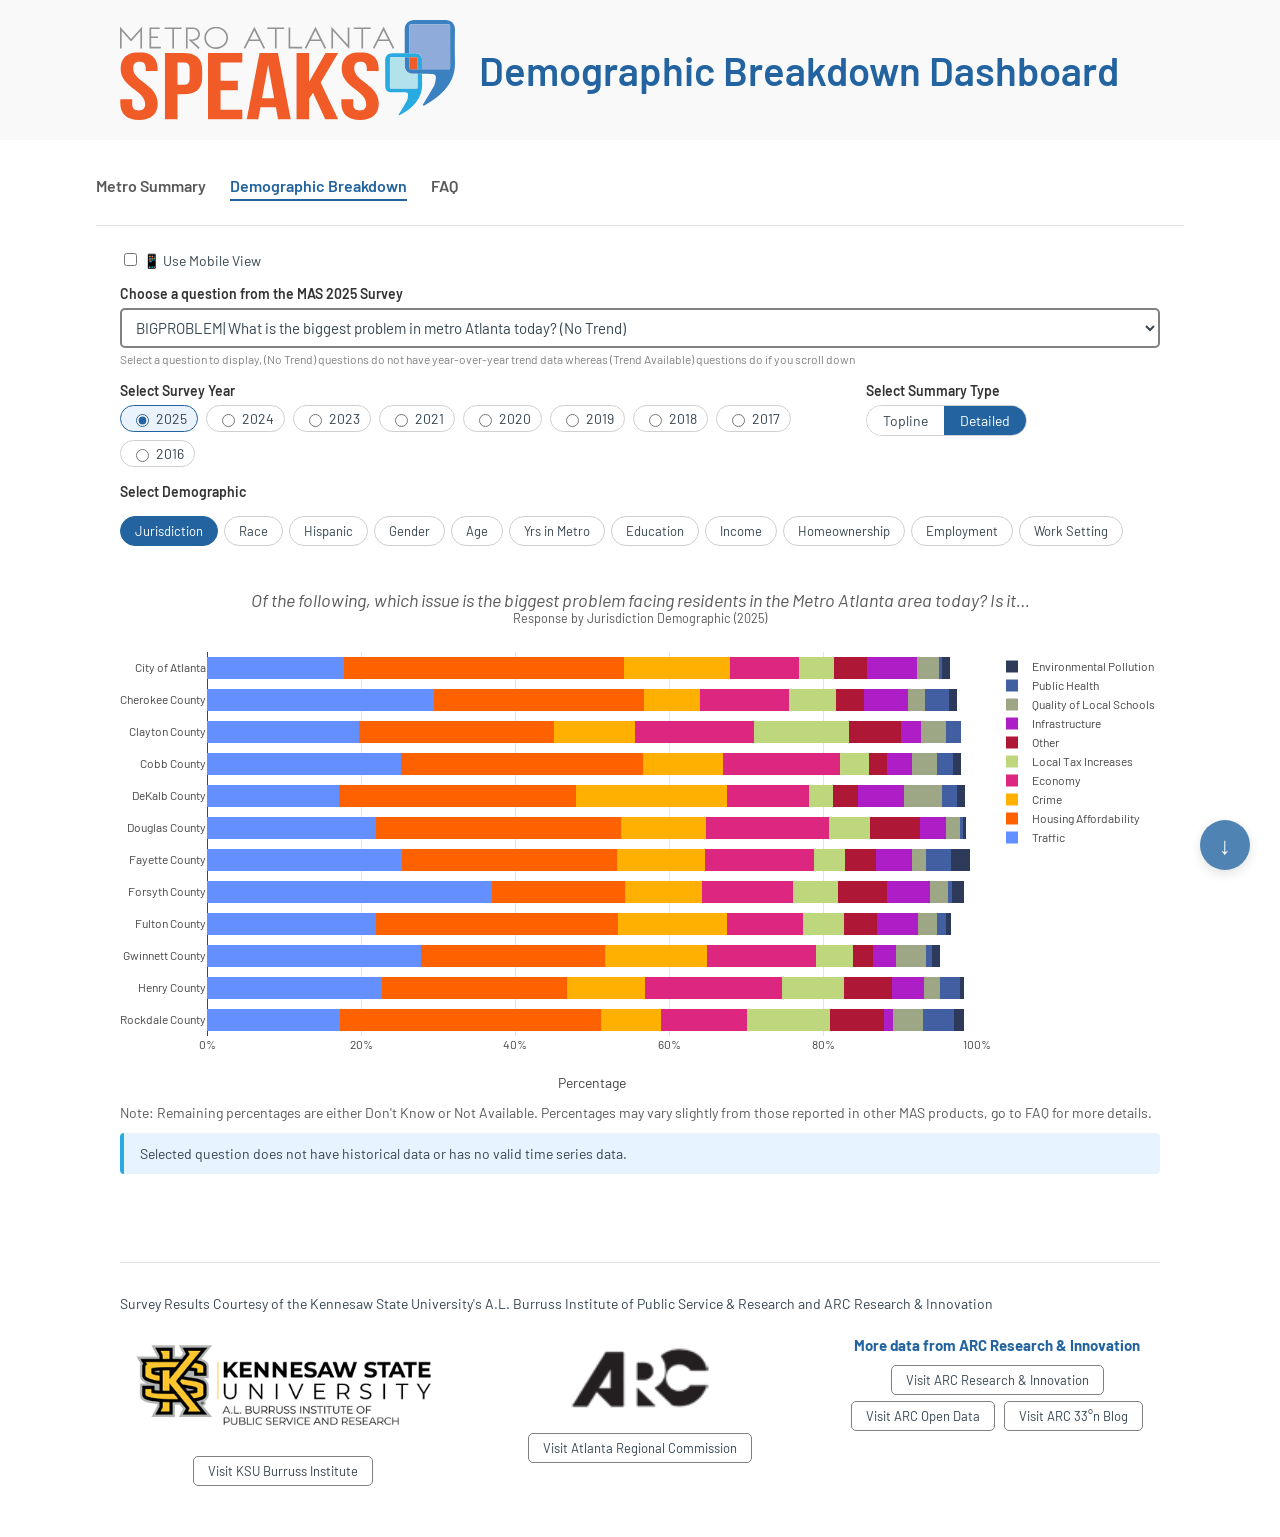
==== demographic_breakdown.html @ c8fa8b80 "Initial hand-written static JS build of the MAS Dashboard (no Python/WASM at runtime) A third build " ====
<!doctype html>
<html lang="en">
<head>
<meta charset="utf-8">
<meta name="viewport" content="width=device-width, initial-scale=1">
<title>Demographic Breakdown Dashboard | Metro Atlanta Speaks</title>
<link rel="icon" href="assets/metro-atl-speaks.svg">
<link rel="stylesheet" href="css/style.css">
</head>
<body>

<header class="site-header">
    <div class="site-header__inner">
        <div class="site-header__logo"><img src="assets/metro-atl-speaks.svg" alt="Metro Atlanta Speaks" width="350"></div>
        <h1 class="site-header__title">Demographic Breakdown Dashboard</h1>
    </div>
</header>

<nav class="site-nav page-shell page-shell--wide">
    <a href="index.html">Metro Summary</a>
    <a href="demographic_breakdown.html" class="active">Demographic Breakdown</a>
    <a href="faq.html">FAQ</a>
</nav>

<main class="page-shell page-shell--wide">
    <div class="mobile-toggle-row">
        <label><input type="checkbox" id="mobile-toggle"> 📱 Use Mobile View</label>
    </div>

    <div class="question-select-wrap" id="question-picker-container"></div>

    <div class="controls-row">
        <div class="controls-row__years">
            <span class="field-label">Select Survey Year</span>
            <div id="year-radio-group" class="year-radio-group"></div>
        </div>
        <div class="controls-row__mode">
            <span class="field-label">Select Summary Type</span>
            <div id="mode-pills" class="mode-pills"></div>
        </div>
    </div>

    <span class="field-label">Select Demographic</span>
    <div id="demo-segmented" class="demo-segmented"></div>

    <div id="tip-container"></div>
    <div id="crosstab-container"></div>
    <div class="section-caption" id="crosstab-caption" style="display:none;">
        Note: Remaining percentages are either Don't Know or Not Available.
        Percentages may vary slightly from those reported in other MAS products, go to FAQ for more details.
    </div>

    <div id="historical-container"></div>
</main>

<footer class="site-footer page-shell page-shell--wide">
    <hr class="section-divider">
    <div class="site-footer__credit">
        Survey Results Courtesy of the Kennesaw State University's A.L. Burruss Institute of Public Service &amp; Research and ARC Research &amp; Innovation
    </div>
    <div class="site-footer__logos">
        <div class="site-footer__col">
            <img src="assets/Fw_ltnUt_400x400.png" alt="KSU Burruss Institute" width="300">
            <div><a class="link-button" href="https://www.kennesaw.edu/external-affairs/burruss-institute/index.php" target="_blank" rel="noopener">Visit KSU Burruss Institute</a></div>
        </div>
        <div class="site-footer__col">
            <img src="assets/arc-logo-black-trans.png" alt="Atlanta Regional Commission" width="200">
            <div><a class="link-button" href="https://atlantaregional.org/" target="_blank" rel="noopener">Visit Atlanta Regional Commission</a></div>
        </div>
        <div class="site-footer__col">
            <div class="site-footer__more-data">More data from ARC Research &amp; Innovation</div>
            <div>
                <a class="link-button" href="https://atlantaregional.org/what-we-do/research-and-data/" target="_blank" rel="noopener">Visit ARC Research &amp; Innovation</a>
                <a class="link-button" href="https://opendata.atlantaregional.org/" target="_blank" rel="noopener">Visit ARC Open Data</a>
                <a class="link-button" href="https://33n.atlantaregional.com/" target="_blank" rel="noopener">Visit ARC 33°n Blog</a>
            </div>
        </div>
    </div>
</footer>

<div class="scroll-indicator"></div>

<script src="https://cdn.plot.ly/plotly-2.35.2.min.js"></script>
<script src="js/data.js"></script>
<script src="js/state.js"></script>
<script src="js/charts.js"></script>
<script src="js/mobileViews.js"></script>
<script src="js/main.js"></script>
<script src="js/demographicBreakdown.js"></script>
</body>
</html>
---- css/style.css ----
/* Shared site-wide styles -- ported from MAS_Dashboard_App/lib/chrome.py's
   injected <style> block and lib/mobile_views.py's inline HTML styles (the
   mobile card/list styles are reproduced here as real CSS classes instead
   of being generated as inline `style="..."` per element in JS, a
   simplification available here that Streamlit's markdown-based rendering
   didn't have). Colors/spacing/fonts are the same hand-tuned values as the
   server app; nothing here is a redesign. */

@import url('https://fonts.googleapis.com/css2?family=Barlow:wght@400;500;600;700&display=swap');

:root {
    --font-family: 'Barlow', sans-serif;
    --text-color: #36454F;       /* forced light-theme text color, matches .streamlit/config.toml */
    --bg-color: #ffffff;
    --heading-blue: #2364a0;     /* section headings: "Response Distribution", "Year-over-Year Trends", etc. */
    --title-font-color: #59595b; /* chart title / caption muted gray */
    --label-color: #333333;
    --track-color: #ececec;
    --border-gray: #808080;
    --grid-color: #e5e5e5;
    --header-bg: #f9f9f9;
}

* {
    box-sizing: border-box;
}

html, body {
    margin: 0;
    padding: 0;
    font-family: var(--font-family);
    color: var(--text-color);
    background: var(--bg-color);
}

a {
    color: var(--heading-blue);
}

.page-shell {
    max-width: 65rem;
    margin: 0 auto;
    padding: 0 1.5rem 3rem;
}

/* Demographic Breakdown ran a slightly wider column (68rem vs 65rem) in
   the server app -- preserved exactly, not unified. */
.page-shell--wide {
    max-width: 68rem;
}

/* --- Header --- */
.site-header {
    background-color: var(--header-bg);
    padding: 20px 0;
    margin-bottom: 1.5rem;
}

.site-header__inner {
    max-width: 68rem;
    margin: 0 auto;
    padding: 0 1.5rem;
    display: flex;
    align-items: center;
    gap: 1.5rem;
}

.site-header__logo img {
    height: 100px;
    width: auto;
    display: block;
}

.site-header__title {
    color: var(--heading-blue);
    font-size: 40px;
    font-weight: 600;
    margin: 0;
}

/* --- Nav --- */
.site-nav {
    display: flex;
    gap: 1.5rem;
    padding: 0.75rem 0 1.5rem;
    border-bottom: 1px solid #e0e0e0;
    margin-bottom: 1.5rem;
    flex-wrap: wrap;
}

.site-nav a {
    text-decoration: none;
    font-size: 16px;
    font-weight: 600;
    color: var(--title-font-color);
    padding-bottom: 4px;
    border-bottom: 2px solid transparent;
}

.site-nav a:hover {
    color: var(--heading-blue);
}

.site-nav a.active {
    color: var(--heading-blue);
    border-bottom-color: var(--heading-blue);
}

/* --- Intro blurb (Metro Summary only) --- */
.intro-blurb {
    line-height: 1.5;
    margin-bottom: 1.25rem;
}

.intro-blurb .headline {
    color: #F15B29;
    font-size: 22px;
    font-weight: bold;
}

.intro-blurb .subline {
    color: #29ABE2;
    font-size: 20px;
    font-weight: 600;
}

.intro-blurb .fineprint {
    color: var(--title-font-color);
    font-size: 15px;
    font-weight: 400;
}

/* --- Section headings --- */
.section-heading {
    color: var(--heading-blue);
    font-size: 27px;
    font-weight: bold;
    margin: 0 0 0.75rem;
}

.section-divider {
    border: none;
    border-top: 1px solid #e0e0e0;
    margin: 2rem 0;
}

.section-caption {
    color: var(--title-font-color);
    font-size: 14px;
    margin-top: 0.5rem;
}

.info-box {
    background: #e7f3fe;
    border-left: 4px solid #29ABE2;
    padding: 0.75rem 1rem;
    border-radius: 4px;
    font-size: 14px;
    margin-top: 0.75rem;
}

.warning-box {
    background: #fff6e5;
    border-left: 4px solid #eda100;
    padding: 0.75rem 1rem;
    border-radius: 4px;
    font-size: 14px;
    margin-top: 0.75rem;
}

.tip-box {
    font-size: 15px;
    margin-top: 0.75rem;
}

/* --- Controls row: question picker, year radio, Topline/Detailed pill --- */
.controls-row {
    display: flex;
    gap: 1.5rem;
    align-items: flex-start;
    margin-bottom: 1rem;
    flex-wrap: wrap;
}

.controls-row__years {
    flex: 3 1 320px;
}

.controls-row__mode {
    flex: 1 1 160px;
}

.field-label {
    font-size: 14px;
    font-weight: 600;
    color: var(--label-color);
    margin-bottom: 6px;
    display: block;
}

.question-select-wrap {
    margin-bottom: 1rem;
}

select.question-select {
    width: 100%;
    font-family: var(--font-family);
    font-size: 15px;
    padding: 8px 10px;
    border: 2px solid var(--border-gray);
    border-radius: 5px;
    background: white;
    color: var(--text-color);
}

.field-help {
    font-size: 12px;
    color: #808080;
    margin-top: 4px;
}

/* Year radio, rendered as a horizontal pill group (matches st.radio(horizontal=True)) */
.year-radio-group {
    display: flex;
    gap: 0.5rem;
    flex-wrap: wrap;
}

.year-radio-group label {
    display: inline-flex;
    align-items: center;
    gap: 4px;
    font-size: 14px;
    padding: 4px 10px;
    border: 1px solid #cfcfcf;
    border-radius: 16px;
    cursor: pointer;
    user-select: none;
}

.year-radio-group input[type="radio"] {
    accent-color: var(--heading-blue);
}

.year-radio-group label.selected {
    border-color: var(--heading-blue);
    background: #eaf3fb;
}

/* Topline/Detailed pill selector (mirrors st.pills) */
.mode-pills {
    display: inline-flex;
    border: 1px solid #cfcfcf;
    border-radius: 20px;
    overflow: hidden;
}

.mode-pills button {
    font-family: var(--font-family);
    font-size: 14px;
    padding: 6px 16px;
    border: none;
    background: white;
    color: var(--text-color);
    cursor: pointer;
}

.mode-pills button.selected {
    background: var(--heading-blue);
    color: white;
}

/* Demographic segmented control (mirrors st.segmented_control) */
.demo-segmented {
    display: flex;
    flex-wrap: wrap;
    gap: 6px;
    margin: 1rem 0;
}

.demo-segmented button {
    font-family: var(--font-family);
    font-size: 13px;
    padding: 6px 14px;
    border: 1px solid #cfcfcf;
    border-radius: 16px;
    background: white;
    color: var(--text-color);
    cursor: pointer;
}

.demo-segmented button.selected {
    background: var(--heading-blue);
    border-color: var(--heading-blue);
    color: white;
}

/* --- Chart container --- */
.chart-container {
    width: 100%;
}

/* --- Mobile: label-above-bar rows (ported from mobile_views._bar_row_html) --- */
.bar-row {
    margin-bottom: 14px;
}

.bar-row__label {
    font-size: 14px;
    color: var(--label-color);
    margin-bottom: 4px;
    line-height: 1.35;
}

.bar-row__track-wrap {
    display: flex;
    align-items: center;
    gap: 8px;
}

.bar-row__track {
    flex: 1 1 auto;
    background: var(--track-color);
    border-radius: 4px;
    height: 16px;
    overflow: hidden;
}

.bar-row__fill {
    height: 100%;
    border-radius: 4px;
}

.bar-row__pct {
    flex: 0 0 auto;
    font-size: 13px;
    font-weight: 600;
    color: var(--label-color);
    min-width: 36px;
    text-align: right;
}

/* Mobile topline list title (mirrors render_response_bar_list's italic caption) */
.mobile-topline-title {
    font-style: italic;
    color: var(--title-font-color);
    font-size: 16px;
    margin-bottom: 16px;
}

/* --- Mobile demographic cards (ported from mobile_views.render_demographic_card_list) --- */
.demo-card-heading {
    font-weight: 600;
    color: var(--heading-blue);
    font-size: 19px;
    line-height: 1.3;
}

.demo-card-subtitle {
    color: var(--title-font-color);
    font-size: 15px;
    margin-top: 4px;
    margin-bottom: 14px;
}

.demo-card {
    border: 1px solid #e0e0e0;
    border-radius: 8px;
    padding: 12px 14px;
    margin-bottom: 8px;
}

.demo-card.selected {
    border: 2px solid var(--title-font-color);
}

.demo-card__header {
    font-weight: 600;
    font-size: 15px;
    color: var(--label-color);
    margin-bottom: 10px;
}

.demo-card__button {
    width: 100%;
    font-family: var(--font-family);
    font-size: 14px;
    padding: 8px 10px;
    margin-top: 6px;
    border: 1px solid var(--heading-blue);
    border-radius: 5px;
    background: white;
    color: var(--heading-blue);
    cursor: pointer;
}

.demo-card__button:hover {
    background: #eaf3fb;
}

/* --- Mobile question picker (ported from mobile_views.render_question_picker) --- */
.mobile-qpicker {
    border: 1px solid #cfcfcf;
    border-radius: 6px;
    margin-bottom: 1rem;
}

.mobile-qpicker__summary {
    padding: 10px 12px;
    cursor: pointer;
    font-weight: 600;
    font-size: 14px;
    list-style: none;
}

.mobile-qpicker__summary::-webkit-details-marker {
    display: none;
}

.mobile-qpicker__body {
    padding: 0 12px 12px;
}

.mobile-qpicker__caption {
    font-size: 12px;
    color: #808080;
    margin-bottom: 6px;
}

.mobile-qpicker__option {
    width: 100%;
    text-align: left;
    font-family: var(--font-family);
    font-size: 14px;
    padding: 8px 10px;
    margin-bottom: 4px;
    border: 1px solid #e0e0e0;
    border-radius: 5px;
    background: white;
    color: var(--text-color);
    cursor: pointer;
}

.mobile-qpicker__option:disabled {
    background: #eaf3fb;
    border-color: var(--heading-blue);
    color: var(--heading-blue);
    cursor: default;
}

/* --- Mobile display-mode toggle --- */
.mobile-toggle-row {
    display: flex;
    align-items: center;
    gap: 8px;
    margin-bottom: 1rem;
    font-size: 14px;
}

/* --- Footer --- */
.site-footer {
    margin-top: 2.5rem;
}

.site-footer__credit {
    font-size: 14px;
    color: var(--text-color);
    margin-bottom: 1.5rem;
}

.site-footer__logos {
    display: flex;
    gap: 2rem;
    flex-wrap: wrap;
    justify-content: space-between;
}

.site-footer__col {
    flex: 1 1 220px;
    text-align: center;
}

.site-footer__col img {
    max-width: 100%;
    height: auto;
    margin-bottom: 0.75rem;
}

.link-button {
    display: inline-block;
    font-family: var(--font-family);
    font-size: 13px;
    padding: 6px 14px;
    margin: 3px;
    border: 1px solid var(--border-gray);
    border-radius: 5px;
    background: white;
    color: var(--text-color);
    text-decoration: none;
    cursor: pointer;
}

.link-button:hover {
    background: #f2f2f2;
}

.site-footer__more-data {
    color: var(--heading-blue);
    font-size: 15px;
    font-weight: bold;
    margin-bottom: 0.5rem;
}

/* --- Scroll indicator (purely decorative in the server app too -- the CSS
   rule shipped on every page, but no click handler was ever wired to it
   there either; ported as-is rather than "fixing" pre-existing dead code) --- */
.scroll-indicator {
    position: fixed;
    bottom: 30px;
    right: 30px;
    width: 50px;
    height: 50px;
    background-color: #2364a0;
    border-radius: 50%;
    display: flex;
    align-items: center;
    justify-content: center;
    z-index: 1000;
    box-shadow: 0 4px 12px rgba(0, 0, 0, 0.15);
    opacity: 0.8;
}

.scroll-indicator::before {
    content: "\2193";
    color: white;
    font-size: 24px;
    font-weight: bold;
}

/* --- FAQ page --- */
.faq-item {
    border: 1px solid #e0e0e0;
    border-radius: 6px;
    margin-bottom: 10px;
}

.faq-item__summary {
    padding: 12px 14px;
    cursor: pointer;
    font-weight: 600;
    font-size: 15px;
    list-style: none;
}

.faq-item__summary::-webkit-details-marker {
    display: none;
}

.faq-item__body {
    padding: 0 14px 14px;
    font-size: 14px;
    line-height: 1.6;
    white-space: pre-line;
}

/* --- Loading / empty states --- */
.loading-note {
    color: var(--title-font-color);
    font-size: 14px;
    padding: 2rem 0;
}

@media (max-width: 768px) {
    .site-header__logo img {
        height: 60px;
    }
    .site-header__title {
        font-size: 26px;
    }
    .page-shell, .page-shell--wide {
        padding: 0 1rem 2rem;
    }
    .site-footer__logos {
        flex-direction: column;
    }
}
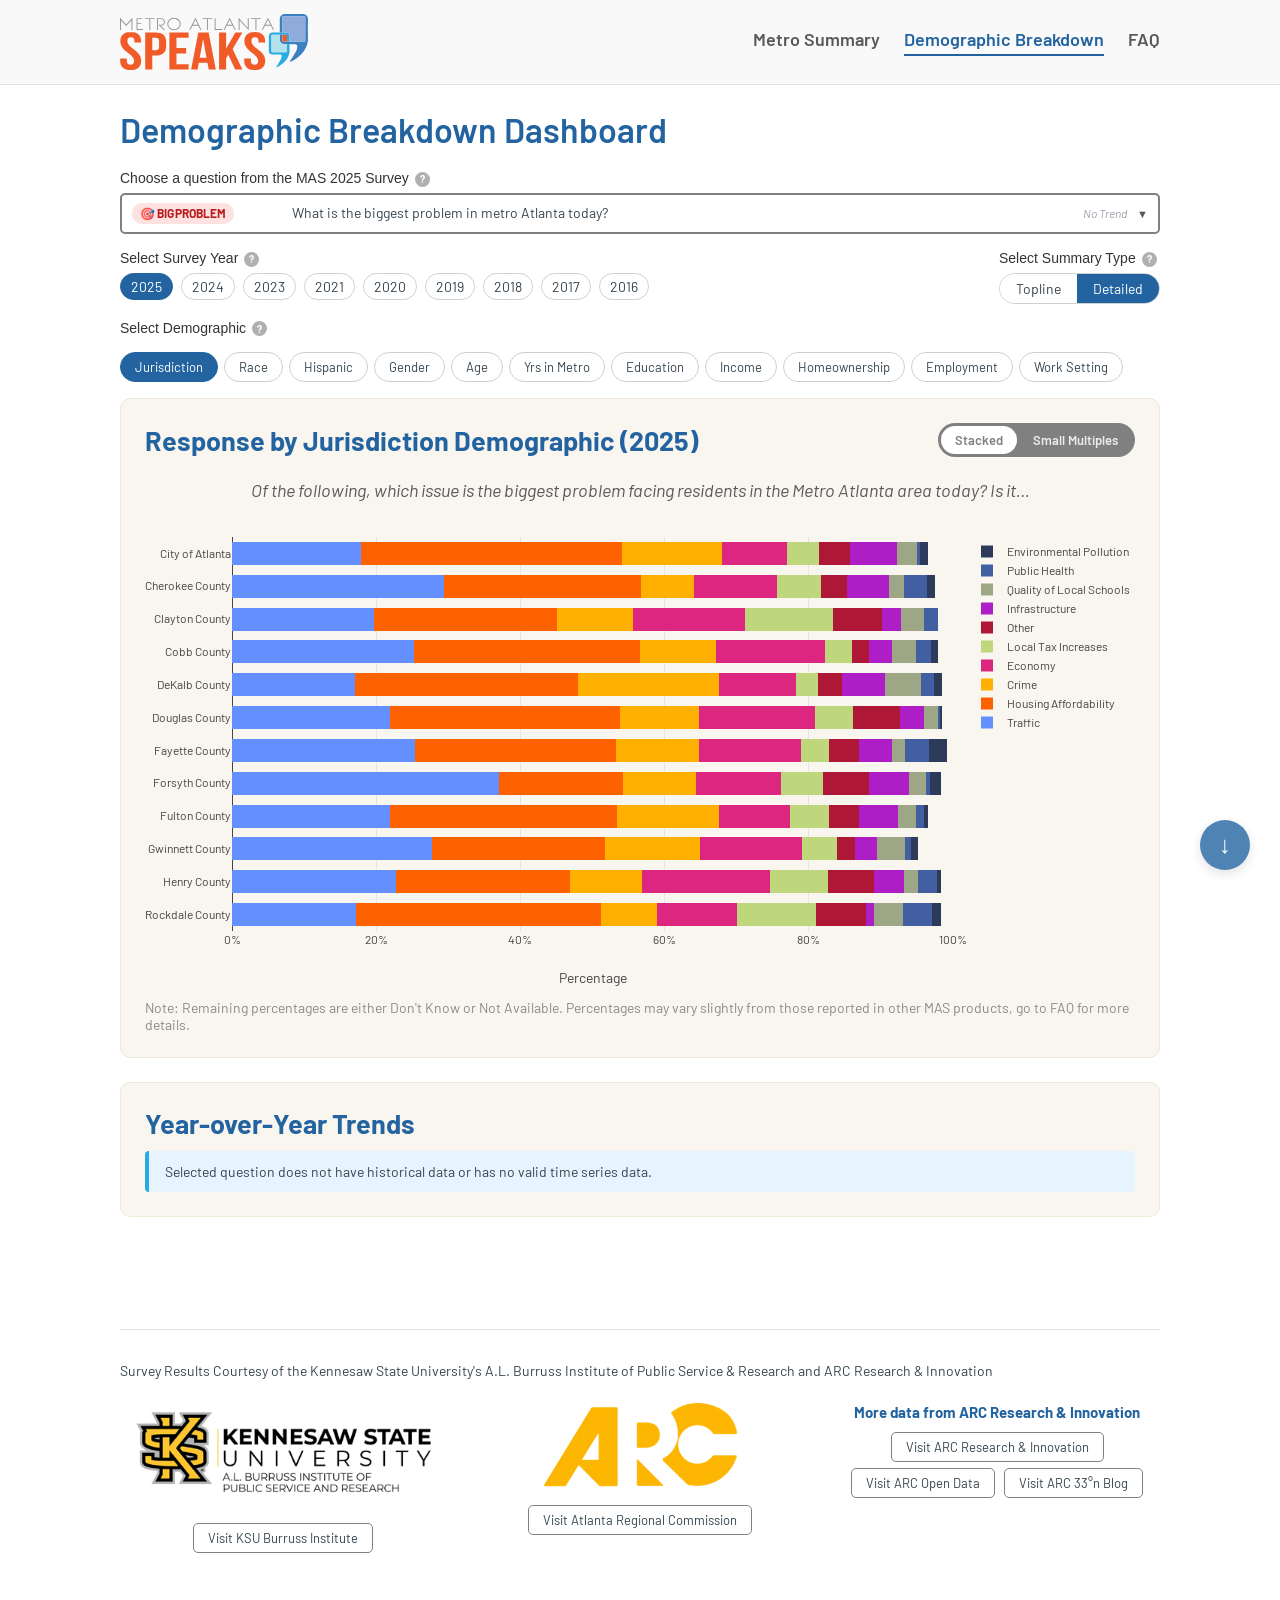
==== commit 93e19b4a: "first iteration launch test" ====
--- a/demographic_breakdown.html
+++ b/demographic_breakdown.html
@@ -11,46 +11,53 @@
 
 <header class="site-header">
     <div class="site-header__inner">
-        <div class="site-header__logo"><img src="assets/metro-atl-speaks.svg" alt="Metro Atlanta Speaks" width="350"></div>
-        <h1 class="site-header__title">Demographic Breakdown Dashboard</h1>
+        <a class="site-header__logo" href="index.html"><img src="assets/metro-atl-speaks.svg" alt="Metro Atlanta Speaks" width="350"></a>
+        <input type="checkbox" id="nav-toggle" class="nav-toggle-checkbox">
+        <label for="nav-toggle" class="nav-toggle-btn" aria-label="Open menu"><span></span><span></span><span></span></label>
+        <nav class="site-nav">
+            <a href="metro_summary.html">Metro Summary</a>
+            <a href="demographic_breakdown.html" class="active">Demographic Breakdown</a>
+            <a href="faq.html">FAQ</a>
+        </nav>
     </div>
 </header>
 
-<nav class="site-nav page-shell page-shell--wide">
-    <a href="index.html">Metro Summary</a>
-    <a href="demographic_breakdown.html" class="active">Demographic Breakdown</a>
-    <a href="faq.html">FAQ</a>
-</nav>
-
 <main class="page-shell page-shell--wide">
-    <div class="mobile-toggle-row">
-        <label><input type="checkbox" id="mobile-toggle"> 📱 Use Mobile View</label>
-    </div>
+    <h1 class="page-title">Demographic Breakdown Dashboard</h1>
 
     <div class="question-select-wrap" id="question-picker-container"></div>
 
     <div class="controls-row">
         <div class="controls-row__years">
-            <span class="field-label">Select Survey Year</span>
+            <span class="field-label">Select Survey Year<span class="help-icon" tabindex="0">?<span class="help-icon__tooltip">Select which MAS survey year to use for the graph</span></span></span>
             <div id="year-radio-group" class="year-radio-group"></div>
         </div>
         <div class="controls-row__mode">
-            <span class="field-label">Select Summary Type</span>
+            <span class="field-label">Select Summary Type<span class="help-icon" tabindex="0">?<span class="help-icon__tooltip">Display summary responses for the whole Metro Atlanta Region (Topline) or responses broken down by demographic (Detailed)</span></span></span>
             <div id="mode-pills" class="mode-pills"></div>
         </div>
     </div>
 
-    <span class="field-label">Select Demographic</span>
+    <span class="field-label">Select Demographic<span class="help-icon" tabindex="0">?<span class="help-icon__tooltip">Select demographic type to breakdown results by</span></span></span>
     <div id="demo-segmented" class="demo-segmented"></div>
 
-    <div id="tip-container"></div>
-    <div id="crosstab-container"></div>
-    <div class="section-caption" id="crosstab-caption" style="display:none;">
-        Note: Remaining percentages are either Don't Know or Not Available.
-        Percentages may vary slightly from those reported in other MAS products, go to FAQ for more details.
+    <div class="chart-card">
+        <div class="crosstab-card__header">
+            <h2 class="section-heading" id="crosstab-heading"></h2>
+            <div class="chart-view-toggle" id="chart-view-toggle"></div>
+        </div>
+        <div id="crosstab-container"></div>
+        <div class="section-caption" id="crosstab-caption" style="display:none;">
+            Note: Remaining percentages are either Don't Know or Not Available.
+            Percentages may vary slightly from those reported in other MAS products, go to FAQ for more details.
+        </div>
+        <div id="tip-container"></div>
     </div>
 
-    <div id="historical-container"></div>
+    <div class="chart-card" id="historical-card" style="display:none;">
+        <h2 class="section-heading">Year-over-Year Trends</h2>
+        <div id="historical-container"></div>
+    </div>
 </main>
 
 <footer class="site-footer page-shell page-shell--wide">
@@ -64,7 +71,7 @@
             <div><a class="link-button" href="https://www.kennesaw.edu/external-affairs/burruss-institute/index.php" target="_blank" rel="noopener">Visit KSU Burruss Institute</a></div>
         </div>
         <div class="site-footer__col">
-            <img src="assets/arc-logo-black-trans.png" alt="Atlanta Regional Commission" width="200">
+            <img src="assets/arc-logo-yellow-trans.png" alt="Atlanta Regional Commission" width="200">
             <div><a class="link-button" href="https://atlantaregional.org/" target="_blank" rel="noopener">Visit Atlanta Regional Commission</a></div>
         </div>
         <div class="site-footer__col">
@@ -78,14 +85,15 @@
     </div>
 </footer>
 
-<div class="scroll-indicator"></div>
+<button type="button" class="scroll-indicator" aria-label="Scroll down"></button>
 
 <script src="https://cdn.plot.ly/plotly-2.35.2.min.js"></script>
 <script src="js/data.js"></script>
 <script src="js/state.js"></script>
 <script src="js/charts.js"></script>
 <script src="js/mobileViews.js"></script>
-<script src="js/main.js"></script>
+<script src="js/questionPicker.js"></script>
 <script src="js/demographicBreakdown.js"></script>
+<script src="js/scrollIndicator.js"></script>
 </body>
 </html>
--- a/css/style.css
+++ b/css/style.css
@@ -19,6 +19,8 @@
     --border-gray: #808080;
     --grid-color: #e5e5e5;
     --header-bg: #f9f9f9;
+    --card-bg: #f9f6f0;          /* off-white chart-card background */
+    --card-border: #efe9db;
 }
 
 * {
@@ -49,10 +51,14 @@
     max-width: 68rem;
 }
 
-/* --- Header --- */
+/* --- Header: logo and nav share one bar, like a typical webpage header.
+   The page's own heading (e.g. "Metro Summary Dashboard") lives in the
+   content area below as .page-title, not in this bar. --- */
 .site-header {
+    position: relative;
     background-color: var(--header-bg);
-    padding: 20px 0;
+    border-bottom: 1px solid #e0e0e0;
+    padding: 14px 0;
     margin-bottom: 1.5rem;
 }
 
@@ -62,35 +68,53 @@
     padding: 0 1.5rem;
     display: flex;
     align-items: center;
-    gap: 1.5rem;
+    justify-content: space-between;
+    gap: 1rem 1.5rem;
+    flex-wrap: wrap;
+}
+
+.site-header__logo {
+    display: inline-flex;
 }
 
 .site-header__logo img {
-    height: 100px;
+    height: 56px;
     width: auto;
     display: block;
 }
 
-.site-header__title {
+/* --- Nav (sits inline with the logo inside .site-header__inner on
+   desktop; becomes a hamburger-triggered dropdown on mobile -- see the
+   max-width:768px block below). The checkbox/label pair is a pure-CSS
+   toggle (no JS): the checkbox is invisible, the label is the visible
+   hamburger button, and `:checked ~ .site-nav` reveals the panel. This
+   keeps the menu working even on faq.html, which loads no JS at all. --- */
+.nav-toggle-checkbox {
+    display: none;
+}
+
+.nav-toggle-btn {
+    display: none;
+}
+
+.site-nav {
+    display: flex;
+    gap: 1.5rem;
+    flex-wrap: wrap;
+}
+
+/* --- Page title (moved out of the header bar; renders below it, at the
+   top of each page's own content area) --- */
+.page-title {
     color: var(--heading-blue);
-    font-size: 40px;
+    font-size: 34px;
     font-weight: 600;
-    margin: 0;
-}
-
-/* --- Nav --- */
-.site-nav {
-    display: flex;
-    gap: 1.5rem;
-    padding: 0.75rem 0 1.5rem;
-    border-bottom: 1px solid #e0e0e0;
-    margin-bottom: 1.5rem;
-    flex-wrap: wrap;
+    margin: 0 0 1.25rem;
 }
 
 .site-nav a {
     text-decoration: none;
-    font-size: 16px;
+    font-size: 18px;
     font-weight: 600;
     color: var(--title-font-color);
     padding-bottom: 4px;
@@ -106,25 +130,33 @@
     border-bottom-color: var(--heading-blue);
 }
 
-/* --- Intro blurb (Metro Summary only) --- */
+/* --- Intro blurb (splash page only): headline / subline / fineprint each
+   get their own line instead of running together as one paragraph, so
+   the hierarchy (hook -> key stat -> supporting detail) actually reads
+   as one. --- */
 .intro-blurb {
     line-height: 1.5;
     margin-bottom: 1.25rem;
 }
 
 .intro-blurb .headline {
+    display: block;
     color: #F15B29;
     font-size: 22px;
     font-weight: bold;
 }
 
 .intro-blurb .subline {
+    display: block;
+    margin-top: 0.5rem;
     color: #29ABE2;
     font-size: 20px;
     font-weight: 600;
 }
 
 .intro-blurb .fineprint {
+    display: block;
+    margin-top: 1rem;
     color: var(--title-font-color);
     font-size: 15px;
     font-weight: 400;
@@ -145,7 +177,7 @@
 }
 
 .section-caption {
-    color: var(--title-font-color);
+    color: #8a8a8a;
     font-size: 14px;
     margin-top: 0.5rem;
 }
@@ -183,16 +215,20 @@
 }
 
 .controls-row__years {
-    flex: 3 1 320px;
-}
-
+    flex: 1 1 320px;
+}
+
+/* Sized to its own content (not stretched) so the year pills get all the
+   leftover row width instead of splitting it evenly -- pushes this
+   column to sit further right, with just enough room for the pill toggle
+   itself, which lets a full year range (e.g. 2016-2025) fit on one line. */
 .controls-row__mode {
-    flex: 1 1 160px;
+    flex: 0 0 auto;
 }
 
 .field-label {
     font-size: 14px;
-    font-weight: 600;
+    font-weight: 500;
     color: var(--label-color);
     margin-bottom: 6px;
     display: block;
@@ -202,49 +238,209 @@
     margin-bottom: 1rem;
 }
 
-select.question-select {
+/* --- Custom desktop question picker (questionPicker.js) -- replaces a
+   native <select> so the category badge, question text, and trend label
+   can each be individually colored/styled, which no browser allows
+   inside a native <option>. The closed button and every option row share
+   one 3-column grid, so all three pieces start at the same x position
+   everywhere, closed state included. --- */
+.qpicker {
+    position: relative;
+}
+
+.qpicker__button {
+    display: flex;
+    align-items: center;
+    justify-content: space-between;
+    gap: 10px;
     width: 100%;
     font-family: var(--font-family);
-    font-size: 15px;
     padding: 8px 10px;
     border: 2px solid var(--border-gray);
     border-radius: 5px;
     background: white;
     color: var(--text-color);
-}
-
-.field-help {
-    font-size: 12px;
-    color: #808080;
-    margin-top: 4px;
-}
-
-/* Year radio, rendered as a horizontal pill group (matches st.radio(horizontal=True)) */
-.year-radio-group {
-    display: flex;
-    gap: 0.5rem;
-    flex-wrap: wrap;
-}
-
-.year-radio-group label {
+    cursor: pointer;
+    text-align: left;
+}
+
+.qpicker__button-row,
+.qpicker__option {
+    display: grid;
+    grid-template-columns: 150px 1fr 118px;
+    align-items: center;
+    column-gap: 10px;
+    width: 100%;
+}
+
+.qpicker__chevron {
+    flex: 0 0 auto;
+    font-size: 11px;
+    color: var(--title-font-color);
+}
+
+.qpicker__panel {
+    position: absolute;
+    top: calc(100% + 4px);
+    left: 0;
+    right: 0;
+    max-height: 420px;
+    overflow-y: auto;
+    background: white;
+    border: 1px solid #cfcfcf;
+    border-radius: 6px;
+    box-shadow: 0 8px 24px rgba(0, 0, 0, 0.15);
+    z-index: 500;
+    padding: 4px;
+}
+
+.qpicker__option {
+    font-family: var(--font-family);
+    padding: 8px;
+    border: none;
+    border-radius: 5px;
+    background: none;
+    color: var(--text-color);
+    cursor: pointer;
+    text-align: left;
+}
+
+.qpicker__option:hover,
+.qpicker__option:focus {
+    background: #eaf3fb;
+    outline: none;
+}
+
+.qpicker__option.selected {
+    background: #eaf3fb;
+}
+
+.qpicker-category {
     display: inline-flex;
     align-items: center;
     gap: 4px;
+    width: fit-content;
+    max-width: 100%;
+    font-size: 12px;
+    font-weight: 700;
+    letter-spacing: 0.01em;
+    padding: 3px 8px;
+    border-radius: 10px;
+    white-space: nowrap;
+    overflow: hidden;
+    text-overflow: ellipsis;
+}
+
+.qpicker-question {
+    font-size: 14px;
+    color: var(--text-color);
+    line-height: 1.35;
+}
+
+.qpicker-trend {
+    font-size: 12px;
+    text-align: right;
+    white-space: nowrap;
+}
+
+.qpicker-trend--available {
+    color: #15803d;
+    font-weight: 600;
+}
+
+.qpicker-trend--none {
+    color: #9ca3af;
+    font-style: italic;
+}
+
+/* --- Inline help tooltip: a small "?" icon next to a field label whose
+   hover/focus popup carries the text Streamlit used to show via each
+   widget's `help=` parameter (a native little (?) affordance next to the
+   label, no static caption taking up permanent page space). --- */
+.help-icon {
+    position: relative;
+    display: inline-flex;
+    align-items: center;
+    justify-content: center;
+    width: 15px;
+    height: 15px;
+    margin-left: 6px;
+    border-radius: 50%;
+    background: #b0b0b0;
+    color: white;
+    font-size: 10px;
+    font-weight: 700;
+    line-height: 1;
+    cursor: help;
+    vertical-align: middle;
+}
+
+.help-icon:hover,
+.help-icon:focus {
+    background: var(--heading-blue);
+    outline: none;
+}
+
+.help-icon__tooltip {
+    display: none;
+    position: absolute;
+    left: 50%;
+    bottom: calc(100% + 8px);
+    transform: translateX(-50%);
+    width: max-content;
+    max-width: 260px;
+    background: #333333;
+    color: white;
+    font-size: 12px;
+    font-weight: 400;
+    line-height: 1.45;
+    text-align: left;
+    padding: 8px 10px;
+    border-radius: 6px;
+    box-shadow: 0 4px 14px rgba(0, 0, 0, 0.25);
+    z-index: 500;
+    pointer-events: none;
+}
+
+.help-icon__tooltip::after {
+    content: "";
+    position: absolute;
+    top: 100%;
+    left: 50%;
+    transform: translateX(-50%);
+    border: 5px solid transparent;
+    border-top-color: #333333;
+}
+
+.help-icon:hover .help-icon__tooltip,
+.help-icon:focus .help-icon__tooltip {
+    display: block;
+}
+
+/* Year selector -- plain colored buttons, same look as .demo-segmented's
+   demographic buttons (solid blue when selected) rather than radio
+   inputs inside pill-shaped labels. */
+.year-radio-group {
+    display: flex;
+    gap: 0.5rem;
+    flex-wrap: wrap;
+}
+
+.year-radio-group button {
+    font-family: var(--font-family);
     font-size: 14px;
     padding: 4px 10px;
     border: 1px solid #cfcfcf;
     border-radius: 16px;
-    cursor: pointer;
-    user-select: none;
-}
-
-.year-radio-group input[type="radio"] {
-    accent-color: var(--heading-blue);
-}
-
-.year-radio-group label.selected {
+    background: white;
+    color: var(--text-color);
+    cursor: pointer;
+}
+
+.year-radio-group button.selected {
+    background: var(--heading-blue);
     border-color: var(--heading-blue);
-    background: #eaf3fb;
+    color: white;
 }
 
 /* Topline/Detailed pill selector (mirrors st.pills) */
@@ -268,6 +464,97 @@
 .mode-pills button.selected {
     background: var(--heading-blue);
     color: white;
+}
+
+/* --- Crosstab card header row: the "Response by X Demographic (Year)"
+   heading plus the stacked/small-multiples view toggle, side by side. --- */
+.crosstab-card__header {
+    display: flex;
+    align-items: center;
+    justify-content: space-between;
+    flex-wrap: wrap;
+    gap: 0.5rem 0.75rem;
+}
+
+.crosstab-card__header .section-heading {
+    margin: 0;
+}
+
+/* A true sliding-switch look: one rounded track holding both labels, with
+   a persistent thumb element that slides between them (positioned by JS in
+   demographicBreakdown.js -- its left/width are set to match whichever
+   button is currently selected, and this transition is what makes it slide
+   rather than snap). The whole track has a single click handler (see
+   switchChartView() in demographicBreakdown.js) so clicking anywhere in it
+   -- not just precisely on the unselected label -- toggles the view, same
+   as a real switch. */
+.chart-view-toggle {
+    position: relative;
+    display: inline-flex;
+    flex: 0 0 auto;
+    gap: 2px;
+    padding: 3px;
+    background: var(--border-gray);
+    border-radius: 18px;
+    cursor: pointer;
+}
+
+.chart-view-toggle__thumb {
+    position: absolute;
+    top: 3px;
+    bottom: 3px;
+    left: 3px;
+    width: 0;
+    background: white;
+    border-radius: 15px;
+    transition: left 0.25s ease, width 0.25s ease;
+}
+
+.chart-view-toggle button {
+    position: relative;
+    z-index: 1;
+    font-family: var(--font-family);
+    font-size: 13px;
+    font-weight: 600;
+    padding: 6px 14px;
+    border: none;
+    border-radius: 15px;
+    background: transparent;
+    color: rgba(255, 255, 255, 0.85);
+    cursor: pointer;
+    transition: color 0.2s ease;
+}
+
+.chart-view-toggle button.selected {
+    color: var(--border-gray);
+}
+
+/* Crossfade + gentle scale applied to the crosstab chart when switching
+   between stacked and small-multiples (see switchChartView()). Plotly's
+   two layouts are structurally too different (one shared axis vs. N
+   independent subplot axes) to literally morph bar-by-bar, so this fakes
+   the "expanding apart" / "combining back together" feel with a fade-out
+   -> swap -> fade-in instead of an instant cut. */
+#crosstab-container {
+    transition: opacity 0.18s ease, transform 0.18s ease;
+}
+
+#crosstab-container.chart-transition-exit {
+    opacity: 0;
+    transform: scale(0.97);
+}
+
+#crosstab-container.chart-transition-enter {
+    opacity: 0;
+    transform: scale(1.03);
+}
+
+/* Small multiples can be wider than the card (one panel per response
+   category) -- scrolls horizontally within the card instead of squeezing
+   every panel down to illegibility. */
+.small-multiples-scroll {
+    overflow-x: auto;
+    padding-bottom: 6px;
 }
 
 /* Demographic segmented control (mirrors st.segmented_control) */
@@ -300,6 +587,25 @@
     width: 100%;
 }
 
+/* --- Chart card: the off-white panel behind a section's heading, its
+   chart (Plotly charts render with a transparent background so this
+   shows through -- see charts.js), and its "Note:" caption together, so
+   they read as one unit instead of the chart alone having a backdrop.
+   :empty covers containers (like #historical-container) that are
+   sometimes cleared to nothing -- an empty card would otherwise show as
+   a floating blank box. --- */
+.chart-card {
+    background: var(--card-bg);
+    border: 1px solid var(--card-border);
+    border-radius: 10px;
+    padding: 1.5rem;
+    margin-bottom: 1.5rem;
+}
+
+.chart-card:empty {
+    display: none;
+}
+
 /* --- Mobile: label-above-bar rows (ported from mobile_views._bar_row_html) --- */
 .bar-row {
     margin-bottom: 14px;
@@ -358,7 +664,8 @@
 
 .demo-card-subtitle {
     color: var(--title-font-color);
-    font-size: 15px;
+    font-style: italic;
+    font-size: 16px;
     margin-top: 4px;
     margin-bottom: 14px;
 }
@@ -408,13 +715,38 @@
 .mobile-qpicker__summary {
     padding: 10px 12px;
     cursor: pointer;
-    font-weight: 600;
     font-size: 14px;
     list-style: none;
+    display: flex;
+    align-items: center;
+    justify-content: space-between;
+    gap: 8px;
+}
+
+/* The current selection's stacked rows need to fill the row (not
+   shrink-wrap to their own content) so the chevron sits at the true
+   right edge and long question text wraps instead of getting squeezed. */
+.mobile-qpicker__summary .mobile-qpicker__option-rows {
+    flex: 1 1 auto;
+    min-width: 0;
 }
 
 .mobile-qpicker__summary::-webkit-details-marker {
     display: none;
+}
+
+/* Down-arrow affordance so this reads as a dropdown -- flips to point up
+   once expanded (details[open], native to <details>/<summary>). */
+.mobile-qpicker__summary::after {
+    content: "\25BC";
+    flex: 0 0 auto;
+    font-size: 11px;
+    color: var(--title-font-color);
+    transition: transform 0.2s ease;
+}
+
+.mobile-qpicker[open] > .mobile-qpicker__summary::after {
+    transform: rotate(180deg);
 }
 
 .mobile-qpicker__body {
@@ -432,7 +764,7 @@
     text-align: left;
     font-family: var(--font-family);
     font-size: 14px;
-    padding: 8px 10px;
+    padding: 10px;
     margin-bottom: 4px;
     border: 1px solid #e0e0e0;
     border-radius: 5px;
@@ -448,13 +780,46 @@
     cursor: default;
 }
 
-/* --- Mobile display-mode toggle --- */
-.mobile-toggle-row {
-    display: flex;
-    align-items: center;
-    gap: 8px;
-    margin-bottom: 1rem;
-    font-size: 14px;
+/* Category badge / question / trend label stacked one per line -- a
+   phone screen isn't wide enough for the desktop dropdown's fixed
+   3-column layout (questionPicker.js), so each piece gets its own row
+   instead. A flex column blockifies its children regardless of their own
+   display type, so the shared .qpicker-category/-question/-trend spans
+   (built for that grid) stack correctly here with no changes to them. */
+.mobile-qpicker__option-rows {
+    display: flex;
+    flex-direction: column;
+    gap: 4px;
+}
+
+.mobile-qpicker__option-rows .qpicker-trend {
+    text-align: left;
+}
+
+/* --- Splash page (index.html): just the intro blurb plus a CTA into the
+   dashboard. The mobile "best viewed on desktop" note used to be a
+   dismissible popup shown on the dashboard pages; it now lives inline at
+   the end of this blurb instead (see splash.js), so there's no popup
+   markup/CSS anymore. --- */
+.splash-shell {
+    padding-top: 2rem;
+}
+
+.splash-cta {
+    display: inline-block;
+    margin-top: 1.5rem;
+    font-family: var(--font-family);
+    font-size: 16px;
+    font-weight: 600;
+    padding: 12px 24px;
+    border-radius: 6px;
+    background: var(--heading-blue);
+    color: white;
+    text-decoration: none;
+}
+
+.splash-cta:hover {
+    background: #1c5488;
 }
 
 /* --- Footer --- */
@@ -511,15 +876,19 @@
     margin-bottom: 0.5rem;
 }
 
-/* --- Scroll indicator (purely decorative in the server app too -- the CSS
-   rule shipped on every page, but no click handler was ever wired to it
-   there either; ported as-is rather than "fixing" pre-existing dead code) --- */
+/* --- Scroll indicator: was purely decorative in the server app (a CSS
+   rule shipped on every page with no click handler ever wired to it
+   there); this build makes it a real button -- click scrolls the page
+   down about one screen, then it fades out and removes itself (see
+   js/scrollIndicator.js, loaded on every page). --- */
 .scroll-indicator {
     position: fixed;
     bottom: 30px;
     right: 30px;
     width: 50px;
     height: 50px;
+    border: none;
+    padding: 0;
     background-color: #2364a0;
     border-radius: 50%;
     display: flex;
@@ -528,6 +897,18 @@
     z-index: 1000;
     box-shadow: 0 4px 12px rgba(0, 0, 0, 0.15);
     opacity: 0.8;
+    cursor: pointer;
+    transition: opacity 0.3s ease, transform 0.3s ease;
+}
+
+.scroll-indicator:hover {
+    opacity: 1;
+}
+
+.scroll-indicator.is-hiding {
+    opacity: 0;
+    transform: scale(0.8);
+    pointer-events: none;
 }
 
 .scroll-indicator::before {
@@ -550,10 +931,29 @@
     font-weight: 600;
     font-size: 15px;
     list-style: none;
+    display: flex;
+    align-items: center;
+    justify-content: space-between;
+    gap: 8px;
 }
 
 .faq-item__summary::-webkit-details-marker {
     display: none;
+}
+
+/* Down-arrow affordance -- same pattern as .mobile-qpicker__summary --
+   so it's clear each question is expandable, and flips to point up once
+   a question is open (details[open], native to <details>/<summary>). */
+.faq-item__summary::after {
+    content: "\25BC";
+    flex: 0 0 auto;
+    font-size: 11px;
+    color: var(--title-font-color);
+    transition: transform 0.2s ease;
+}
+
+.faq-item[open] > .faq-item__summary::after {
+    transform: rotate(180deg);
 }
 
 .faq-item__body {
@@ -572,9 +972,9 @@
 
 @media (max-width: 768px) {
     .site-header__logo img {
-        height: 60px;
-    }
-    .site-header__title {
+        height: 42px;
+    }
+    .page-title {
         font-size: 26px;
     }
     .page-shell, .page-shell--wide {
@@ -583,4 +983,69 @@
     .site-footer__logos {
         flex-direction: column;
     }
-}
+
+    /* Hamburger button replaces the horizontal nav row, which was
+       wrapping to two lines on narrow phone screens. */
+    .nav-toggle-btn {
+        display: flex;
+        flex-direction: column;
+        justify-content: center;
+        gap: 5px;
+        width: 32px;
+        height: 32px;
+        padding: 0;
+        border: none;
+        background: none;
+        cursor: pointer;
+    }
+
+    .nav-toggle-btn span {
+        display: block;
+        height: 2px;
+        background: var(--label-color);
+        border-radius: 2px;
+        transition: transform 0.2s ease, opacity 0.2s ease;
+    }
+
+    /* Collapsed by default; opens as a dropdown panel below the header
+       bar (not pushing content down) when the checkbox is checked. */
+    .site-nav {
+        display: none;
+        position: absolute;
+        top: 100%;
+        left: 0;
+        right: 0;
+        flex-direction: column;
+        gap: 0;
+        background: var(--header-bg);
+        border-top: 1px solid #e0e0e0;
+        border-bottom: 1px solid #e0e0e0;
+        box-shadow: 0 8px 16px rgba(0, 0, 0, 0.1);
+        padding: 0.25rem 1rem;
+    }
+
+    .nav-toggle-checkbox:checked ~ .site-nav {
+        display: flex;
+    }
+
+    .site-nav a {
+        font-size: 16px;
+        padding: 0.9rem 0;
+        border-bottom: 1px solid #ececec;
+    }
+
+    .site-nav a:last-child {
+        border-bottom: none;
+    }
+
+    /* Hamburger -> X when the panel is open. */
+    .nav-toggle-checkbox:checked ~ .nav-toggle-btn span:nth-child(1) {
+        transform: translateY(7px) rotate(45deg);
+    }
+    .nav-toggle-checkbox:checked ~ .nav-toggle-btn span:nth-child(2) {
+        opacity: 0;
+    }
+    .nav-toggle-checkbox:checked ~ .nav-toggle-btn span:nth-child(3) {
+        transform: translateY(-7px) rotate(-45deg);
+    }
+}
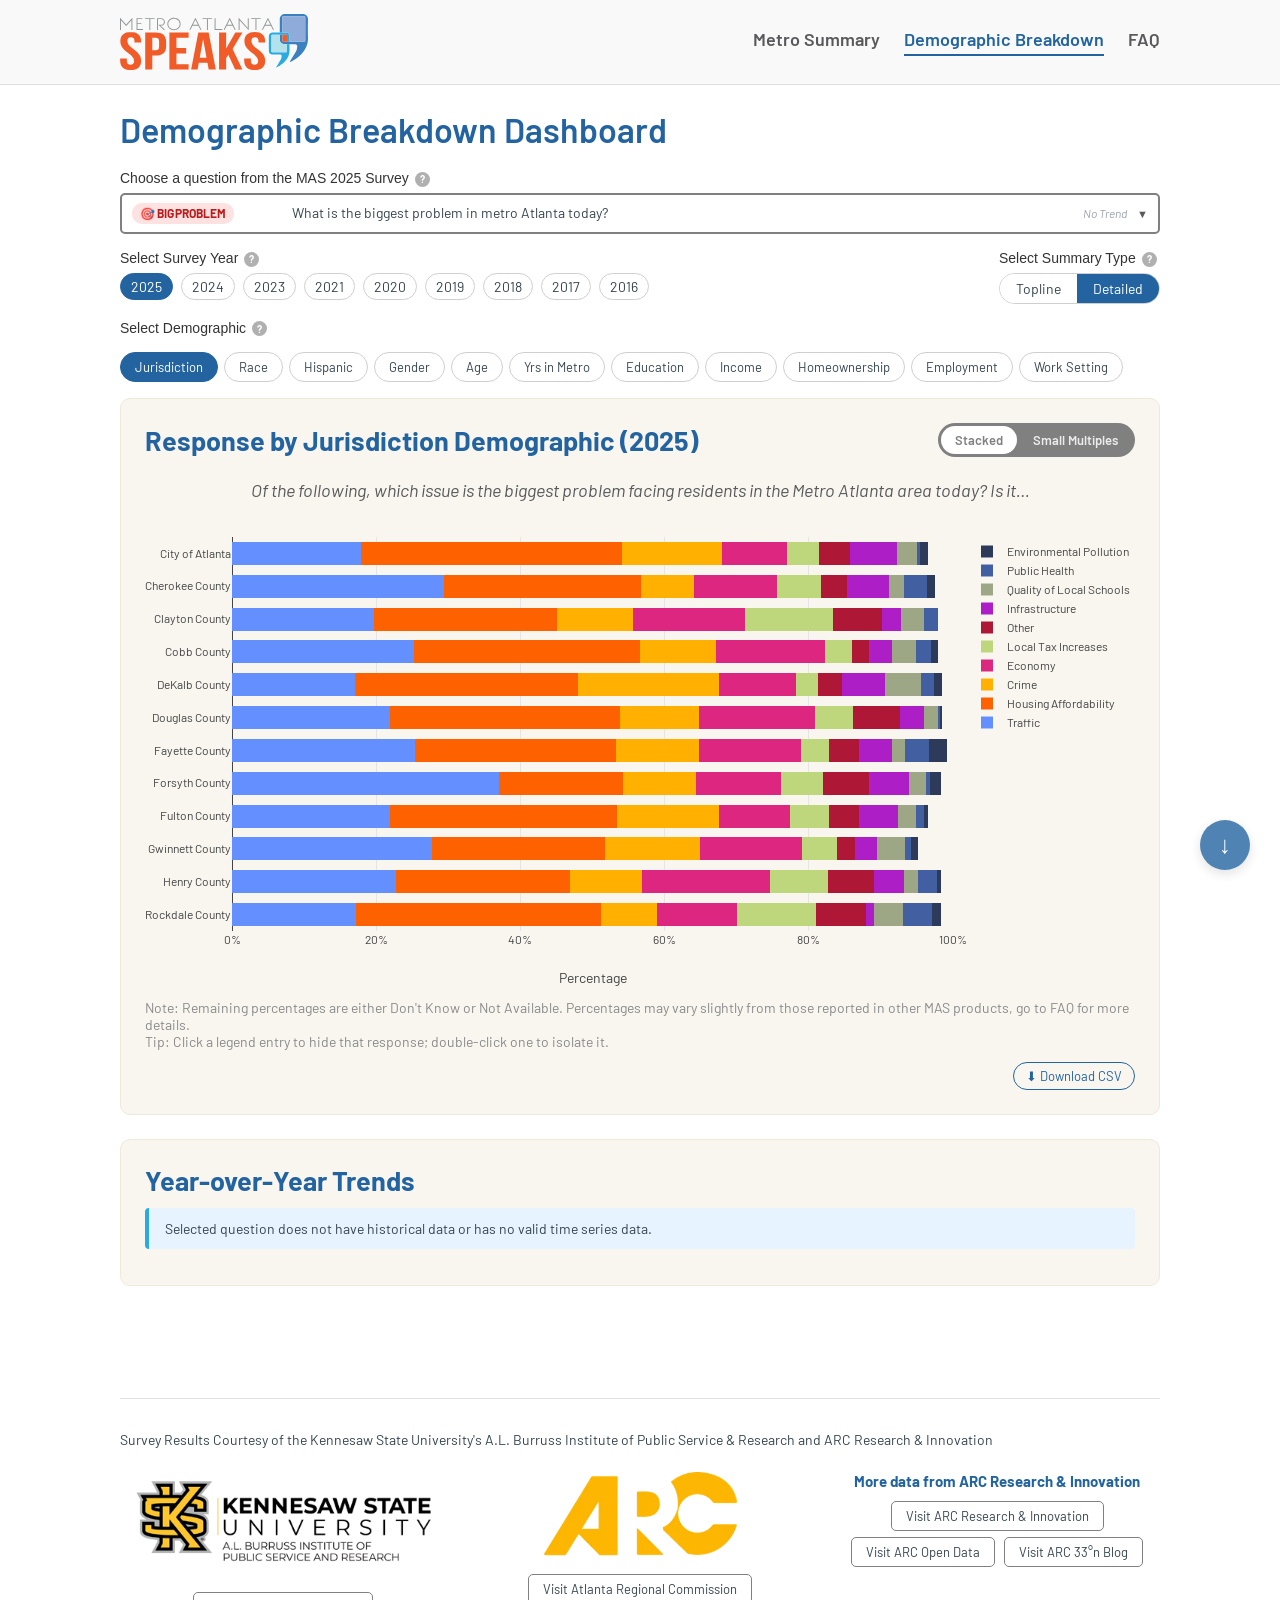
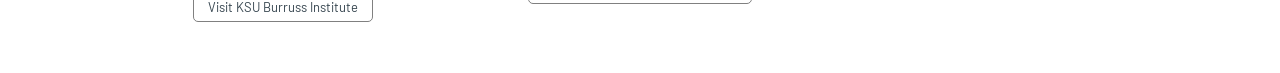
==== commit c71a537d: "Cursor tooltips everywhere, sort/legend hints, and CSV export - Cursor-following tooltip extended to" ====
--- a/demographic_breakdown.html
+++ b/demographic_breakdown.html
@@ -42,21 +42,20 @@
     <div id="demo-segmented" class="demo-segmented"></div>
 
     <div class="chart-card">
-        <div class="crosstab-card__header">
+        <div class="chart-card__toolbar">
             <h2 class="section-heading" id="crosstab-heading"></h2>
             <div class="chart-view-toggle" id="chart-view-toggle"></div>
         </div>
         <div id="crosstab-container"></div>
-        <div class="section-caption" id="crosstab-caption" style="display:none;">
-            Note: Remaining percentages are either Don't Know or Not Available.
-            Percentages may vary slightly from those reported in other MAS products, go to FAQ for more details.
-        </div>
+        <div class="section-caption" id="crosstab-caption" style="display:none;"></div>
         <div id="tip-container"></div>
+        <div class="chart-card__footer"><button type="button" class="download-csv-btn" id="crosstab-download-btn">⬇ Download CSV</button></div>
     </div>
 
     <div class="chart-card" id="historical-card" style="display:none;">
         <h2 class="section-heading">Year-over-Year Trends</h2>
         <div id="historical-container"></div>
+        <div class="chart-card__footer"><button type="button" class="download-csv-btn" id="historical-download-btn">⬇ Download CSV</button></div>
     </div>
 </main>
 
--- a/css/style.css
+++ b/css/style.css
@@ -466,9 +466,10 @@
     color: white;
 }
 
-/* --- Crosstab card header row: the "Response by X Demographic (Year)"
-   heading plus the stacked/small-multiples view toggle, side by side. --- */
-.crosstab-card__header {
+/* --- Chart card toolbar row: a card's heading plus whatever controls sit
+   next to it (the stacked/small-multiples toggle, a "Download CSV" link)
+   -- reused across every chart card, not just the crosstab's. --- */
+.chart-card__toolbar {
     display: flex;
     align-items: center;
     justify-content: space-between;
@@ -476,8 +477,36 @@
     gap: 0.5rem 0.75rem;
 }
 
-.crosstab-card__header .section-heading {
+.chart-card__toolbar .section-heading {
     margin: 0;
+}
+
+/* Bottom-right "Download CSV" placement, under a card's chart/caption/tip
+   -- every chart card ends with one of these. */
+.chart-card__footer {
+    display: flex;
+    justify-content: flex-end;
+    margin-top: 0.75rem;
+}
+
+.download-csv-btn {
+    display: inline-flex;
+    align-items: center;
+    gap: 5px;
+    flex: 0 0 auto;
+    font-family: var(--font-family);
+    font-size: 13px;
+    color: var(--heading-blue);
+    background: none;
+    border: 1px solid var(--heading-blue);
+    border-radius: 14px;
+    padding: 5px 12px;
+    cursor: pointer;
+}
+
+.download-csv-btn:hover {
+    background: var(--heading-blue);
+    color: white;
 }
 
 /* A true sliding-switch look: one rounded track holding both labels, with
@@ -536,6 +565,7 @@
    the "expanding apart" / "combining back together" feel with a fade-out
    -> swap -> fade-in instead of an instant cut. */
 #crosstab-container {
+    position: relative; /* anchors .cursor-tooltip (see attachCursorTooltip in charts.js) */
     transition: opacity 0.18s ease, transform 0.18s ease;
 }
 
@@ -547,6 +577,26 @@
 #crosstab-container.chart-transition-enter {
     opacity: 0;
     transform: scale(1.03);
+}
+
+/* Custom hover tooltip that follows the cursor (see attachCursorTooltip in
+   charts.js), used in place of Plotly's own hover label, which always
+   anchors to the data point (e.g. the end of a bar) rather than the mouse. */
+.cursor-tooltip {
+    position: absolute;
+    display: none;
+    pointer-events: none;
+    z-index: 20;
+    background: white;
+    border: 1px solid var(--grid-color);
+    border-radius: 6px;
+    padding: 6px 10px;
+    font-family: var(--font-family);
+    font-size: 13px;
+    line-height: 1.4;
+    color: var(--text-color);
+    box-shadow: 0 2px 8px rgba(0, 0, 0, 0.15);
+    white-space: nowrap;
 }
 
 /* Small multiples can be wider than the card (one panel per response
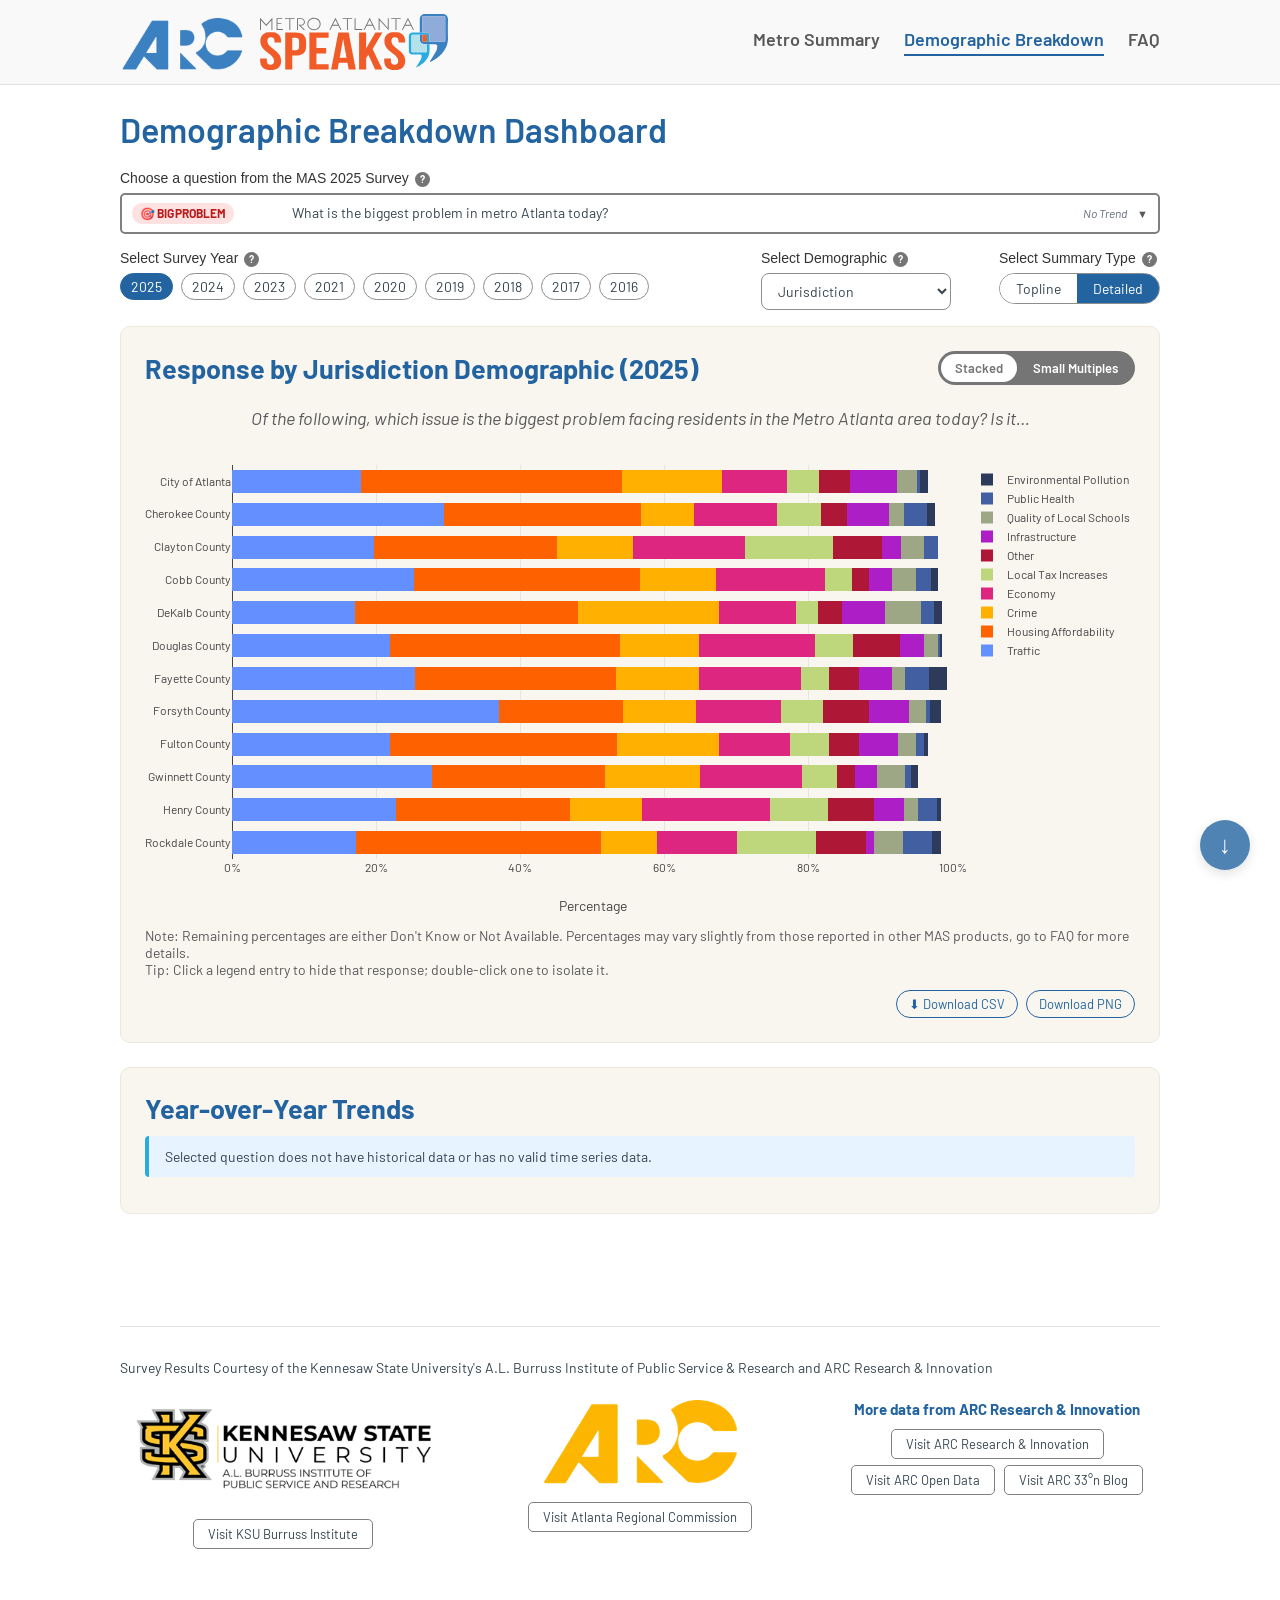
==== commit fc1274aa: "fixed bugs for tooltips, made colors accessible, and added tooltips to mobile for linecharts, added " ====
--- a/demographic_breakdown.html
+++ b/demographic_breakdown.html
@@ -11,7 +11,10 @@
 
 <header class="site-header">
     <div class="site-header__inner">
-        <a class="site-header__logo" href="index.html"><img src="assets/metro-atl-speaks.svg" alt="Metro Atlanta Speaks" width="350"></a>
+        <div class="site-header__brand">
+            <a class="site-header__arc-logo" href="https://atlantaregional.org/" target="_blank" rel="noopener"><img src="assets/arc-logo-blue-trans.png" alt="Atlanta Regional Commission"></a>
+            <a class="site-header__logo" href="index.html"><img src="assets/metro-atl-speaks.svg" alt="Metro Atlanta Speaks" width="350"></a>
+        </div>
         <input type="checkbox" id="nav-toggle" class="nav-toggle-checkbox">
         <label for="nav-toggle" class="nav-toggle-btn" aria-label="Open menu"><span></span><span></span><span></span></label>
         <nav class="site-nav">
@@ -32,14 +35,20 @@
             <span class="field-label">Select Survey Year<span class="help-icon" tabindex="0">?<span class="help-icon__tooltip">Select which MAS survey year to use for the graph</span></span></span>
             <div id="year-radio-group" class="year-radio-group"></div>
         </div>
+        <div class="controls-row__demographic" id="demo-select-wrap">
+            <span class="field-label">Select Demographic<span class="help-icon" tabindex="0">?<span class="help-icon__tooltip">Select demographic type to breakdown results by</span></span></span>
+            <select id="demo-select" class="demo-select"></select>
+        </div>
         <div class="controls-row__mode">
             <span class="field-label">Select Summary Type<span class="help-icon" tabindex="0">?<span class="help-icon__tooltip">Display summary responses for the whole Metro Atlanta Region (Topline) or responses broken down by demographic (Detailed)</span></span></span>
             <div id="mode-pills" class="mode-pills"></div>
         </div>
     </div>
 
-    <span class="field-label">Select Demographic<span class="help-icon" tabindex="0">?<span class="help-icon__tooltip">Select demographic type to breakdown results by</span></span></span>
-    <div id="demo-segmented" class="demo-segmented"></div>
+    <div id="demo-segmented-wrap">
+        <span class="field-label">Select Demographic<span class="help-icon" tabindex="0">?<span class="help-icon__tooltip">Select demographic type to breakdown results by</span></span></span>
+        <div id="demo-segmented" class="demo-segmented"></div>
+    </div>
 
     <div class="chart-card">
         <div class="chart-card__toolbar">
@@ -49,13 +58,19 @@
         <div id="crosstab-container"></div>
         <div class="section-caption" id="crosstab-caption" style="display:none;"></div>
         <div id="tip-container"></div>
-        <div class="chart-card__footer"><button type="button" class="download-csv-btn" id="crosstab-download-btn">⬇ Download CSV</button></div>
+        <div class="chart-card__footer">
+            <button type="button" class="download-csv-btn" id="crosstab-download-btn">⬇ Download CSV</button>
+            <button type="button" class="download-csv-btn" id="crosstab-download-img-btn">Download PNG</button>
+        </div>
     </div>
 
     <div class="chart-card" id="historical-card" style="display:none;">
         <h2 class="section-heading">Year-over-Year Trends</h2>
         <div id="historical-container"></div>
-        <div class="chart-card__footer"><button type="button" class="download-csv-btn" id="historical-download-btn">⬇ Download CSV</button></div>
+        <div class="chart-card__footer">
+            <button type="button" class="download-csv-btn" id="historical-download-btn">⬇ Download CSV</button>
+            <button type="button" class="download-csv-btn" id="historical-download-img-btn">Download PNG</button>
+        </div>
     </div>
 </main>
 
--- a/css/style.css
+++ b/css/style.css
@@ -17,6 +17,26 @@
     --label-color: #333333;
     --track-color: #ececec;
     --border-gray: #808080;
+    /* WCAG 2.2 SC 1.4.3 (4.5:1): #808080 only reaches ~3.95:1 against
+       white and ~2.17:1 for white text on top of it -- this is the same
+       gray, darkened just enough (verified against the exact relative-
+       luminance formula) to clear 4.5:1 in both directions, used only
+       where --border-gray was standing in for *text* (a switch label, an
+       icon's own text) rather than a border. --border-gray itself is left
+       alone since every other place it's used is a non-text border. */
+    --accessible-gray: #757575;
+    /* WCAG 2.1/2.2 SC 1.4.11 (3:1): the light grays this was borrowing
+       (#cfcfcf, #e0e0e0) as borders on real form controls (the demographic
+       dropdown, the question-picker panel, year/mode/demographic buttons,
+       the mobile <details> disclosures) only reach ~1.3-1.6:1 against
+       white -- their boundary is essentially imperceptible. This is the
+       same gray family, darkened to clear 3:1 with margin against white,
+       --header-bg, and --card-bg alike. Only used where a light gray was
+       standing in for an interactive control's boundary -- purely
+       decorative dividers/accents (.section-divider, .chart-card,
+       .info-box's stripe, etc.) are untouched since 1.4.11 doesn't apply
+       to them. */
+    --control-border: #8d8d8d;
     --grid-color: #e5e5e5;
     --header-bg: #f9f9f9;
     --card-bg: #f9f6f0;          /* off-white chart-card background */
@@ -73,6 +93,34 @@
     flex-wrap: wrap;
 }
 
+/* Groups the ARC logo and the site's own logo together as one flex item,
+   so the pair moves/wraps as a unit against the nav links on the other
+   side of .site-header__inner's space-between. flex-end (not center): the
+   ARC logo is sized to exactly the height of the "METRO ATLANTA SPEAKS"
+   wordmark within the site logo's own SVG (measured at its actual
+   rendered bounding box, top of "METRO ATLANTA" to bottom of "SPEAKS" --
+   ~93.3% of the SVG's full viewBox height, and the wordmark's own bottom
+   happens to already land flush with the SVG's own bottom edge), so
+   bottom-aligning
+   the two logos makes the ARC logo's top and bottom land exactly on the
+   wordmark's top and bottom, without needing to know the icon's own
+   separate bounds. */
+.site-header__brand {
+    display: flex;
+    align-items: flex-end;
+    gap: 16px;
+}
+
+.site-header__arc-logo {
+    display: inline-flex;
+}
+
+.site-header__arc-logo img {
+    height: 52.25px;
+    width: auto;
+    display: block;
+}
+
 .site-header__logo {
     display: inline-flex;
 }
@@ -149,7 +197,10 @@
 .intro-blurb .subline {
     display: block;
     margin-top: 0.5rem;
-    color: #29ABE2;
+    /* #29ABE2 was ~2.6:1 on white -- fails WCAG 2.2 SC 1.4.3 even under
+       the large-text 3:1 allowance. Darkened to #177da9 (~4.6:1), same
+       hue. */
+    color: #177da9;
     font-size: 20px;
     font-weight: 600;
 }
@@ -177,7 +228,11 @@
 }
 
 .section-caption {
-    color: #8a8a8a;
+    /* #8a8a8a was ~3.2:1 on --card-bg -- fails WCAG 2.2 SC 1.4.3 (4.5:1).
+       Reuses --title-font-color (already used for chart titles/subtitles,
+       already verified at ~6.5:1 on --card-bg) for a bit more contrast
+       than the minimum fix needed. */
+    color: var(--title-font-color);
     font-size: 14px;
     margin-top: 0.5rem;
 }
@@ -216,6 +271,24 @@
 
 .controls-row__years {
     flex: 1 1 320px;
+}
+
+.controls-row__demographic {
+    flex: 0 0 auto;
+    margin-right: 1.5rem;
+}
+
+.demo-select {
+    display: block;
+    font-family: var(--font-family);
+    font-size: 14px;
+    padding: 8px 32px 8px 12px;
+    border: 1px solid var(--control-border);
+    border-radius: 8px;
+    background: white;
+    color: var(--text-color);
+    cursor: pointer;
+    min-width: 190px;
 }
 
 /* Sized to its own content (not stretched) so the year pills get all the
@@ -287,7 +360,7 @@
     max-height: 420px;
     overflow-y: auto;
     background: white;
-    border: 1px solid #cfcfcf;
+    border: 1px solid var(--control-border);
     border-radius: 6px;
     box-shadow: 0 8px 24px rgba(0, 0, 0, 0.15);
     z-index: 500;
@@ -305,10 +378,20 @@
     text-align: left;
 }
 
-.qpicker__option:hover,
+.qpicker__option:hover {
+    background: #eaf3fb;
+}
+
+/* WCAG 2.1/2.2 SC 1.4.11 (3:1): removing the outline and relying only on
+   the #eaf3fb tint above left keyboard focus almost invisible (~1.1:1
+   against the panel's white background) -- fine as a mouse-hover cue,
+   nowhere near enough as the *only* indicator of which option is
+   focused. Keyboard focus gets its own real outline (~6.2:1) on top of
+   the same tint, rather than just the tint alone. */
 .qpicker__option:focus {
     background: #eaf3fb;
-    outline: none;
+    outline: 2px solid var(--heading-blue);
+    outline-offset: -2px;
 }
 
 .qpicker__option.selected {
@@ -344,12 +427,19 @@
 }
 
 .qpicker-trend--available {
-    color: #15803d;
+    /* #15803d was ~4.47:1 on the option-row hover/selected background
+       (#eaf3fb) -- just under WCAG 2.2 SC 1.4.3's 4.5:1. Darkened
+       fractionally to #157e3c (~4.6:1), imperceptibly different. */
+    color: #157e3c;
     font-weight: 600;
 }
 
 .qpicker-trend--none {
-    color: #9ca3af;
+    /* #9ca3af was ~2.3-2.5:1 depending on background -- fails WCAG 2.2 SC
+       1.4.3 (4.5:1). Darkened to #656e7d, which clears 4.6:1 against
+       both backgrounds it appears on (white and the hover/selected
+       #eaf3fb). */
+    color: #656e7d;
     font-style: italic;
 }
 
@@ -366,7 +456,9 @@
     height: 15px;
     margin-left: 6px;
     border-radius: 50%;
-    background: #b0b0b0;
+    /* #b0b0b0 gave the white "?" only ~2.17:1 -- fails WCAG 2.2 SC 1.4.3
+       (4.5:1) badly. --accessible-gray clears 4.6:1. */
+    background: var(--accessible-gray);
     color: white;
     font-size: 10px;
     font-weight: 700;
@@ -430,7 +522,7 @@
     font-family: var(--font-family);
     font-size: 14px;
     padding: 4px 10px;
-    border: 1px solid #cfcfcf;
+    border: 1px solid var(--control-border);
     border-radius: 16px;
     background: white;
     color: var(--text-color);
@@ -446,7 +538,7 @@
 /* Topline/Detailed pill selector (mirrors st.pills) */
 .mode-pills {
     display: inline-flex;
-    border: 1px solid #cfcfcf;
+    border: 1px solid var(--control-border);
     border-radius: 20px;
     overflow: hidden;
 }
@@ -486,6 +578,8 @@
 .chart-card__footer {
     display: flex;
     justify-content: flex-end;
+    flex-wrap: wrap;
+    gap: 0.5rem;
     margin-top: 0.75rem;
 }
 
@@ -523,7 +617,11 @@
     flex: 0 0 auto;
     gap: 2px;
     padding: 3px;
-    background: var(--border-gray);
+    /* --border-gray (#808080) only gave the white label text ~3.3-4.0:1
+       here -- fails WCAG 2.2 SC 1.4.3 (4.5:1). --accessible-gray clears
+       4.6:1 in both this direction and the selected-label direction
+       below. */
+    background: var(--accessible-gray);
     border-radius: 18px;
     cursor: pointer;
 }
@@ -549,13 +647,18 @@
     border: none;
     border-radius: 15px;
     background: transparent;
-    color: rgba(255, 255, 255, 0.85);
+    /* Was 85% opacity -- even against the darker --accessible-gray track,
+       that composites to too light a gray to clear 4.5:1 (only pure
+       white does, at ~4.6:1). The selected/unselected states are already
+       clearly distinguished by the white pill background switching sides,
+       so losing this opacity dimming doesn't cost any legibility. */
+    color: #ffffff;
     cursor: pointer;
     transition: color 0.2s ease;
 }
 
 .chart-view-toggle button.selected {
-    color: var(--border-gray);
+    color: var(--accessible-gray);
 }
 
 /* Crossfade + gentle scale applied to the crosstab chart when switching
@@ -565,7 +668,6 @@
    the "expanding apart" / "combining back together" feel with a fade-out
    -> swap -> fade-in instead of an instant cut. */
 #crosstab-container {
-    position: relative; /* anchors .cursor-tooltip (see attachCursorTooltip in charts.js) */
     transition: opacity 0.18s ease, transform 0.18s ease;
 }
 
@@ -581,14 +683,21 @@
 
 /* Custom hover tooltip that follows the cursor (see attachCursorTooltip in
    charts.js), used in place of Plotly's own hover label, which always
-   anchors to the data point (e.g. the end of a bar) rather than the mouse. */
+   anchors to the data point (e.g. the end of a bar) rather than the mouse.
+   Appended straight to <body> and positioned `fixed` in viewport
+   coordinates, rather than `absolute` inside the chart's own container --
+   a scrollable container (e.g. small multiples' horizontal-scroll wrapper)
+   would otherwise clip it for any bar near that container's own edge. */
 .cursor-tooltip {
-    position: absolute;
+    position: fixed;
     display: none;
     pointer-events: none;
-    z-index: 20;
+    z-index: 1000;
     background: white;
-    border: 1px solid var(--grid-color);
+    /* --grid-color (#e5e5e5) is only ~1.26:1 against white -- fine for a
+       gridline, fails WCAG SC 1.4.11's 3:1 as this tooltip's own
+       boundary. --control-border clears 3.3:1. */
+    border: 1px solid var(--control-border);
     border-radius: 6px;
     padding: 6px 10px;
     font-family: var(--font-family);
@@ -619,7 +728,7 @@
     font-family: var(--font-family);
     font-size: 13px;
     padding: 6px 14px;
-    border: 1px solid #cfcfcf;
+    border: 1px solid var(--control-border);
     border-radius: 16px;
     background: white;
     color: var(--text-color);
@@ -635,6 +744,16 @@
 /* --- Chart container --- */
 .chart-container {
     width: 100%;
+    /* iOS Safari's native double-tap-to-zoom gesture can misfire on a
+       quick tap over an interactive chart element (reported live: a tap
+       on a mobile line chart's point made the chart visibly resize/
+       "spaz" -- a long-press worked reliably instead, consistent with a
+       double-tap-zoom gesture being misdetected from a fast single tap).
+       "manipulation" disables that double-tap gesture specifically while
+       leaving pinch-to-zoom intact, so this doesn't touch page zoom
+       accessibility -- just the tap-specific gesture that was conflicting
+       with tapping a chart to see its tooltip. */
+    touch-action: manipulation;
 }
 
 /* --- Chart card: the off-white panel behind a section's heading, its
@@ -757,7 +876,7 @@
 
 /* --- Mobile question picker (ported from mobile_views.render_question_picker) --- */
 .mobile-qpicker {
-    border: 1px solid #cfcfcf;
+    border: 1px solid var(--control-border);
     border-radius: 6px;
     margin-bottom: 1rem;
 }
@@ -805,7 +924,8 @@
 
 .mobile-qpicker__caption {
     font-size: 12px;
-    color: #808080;
+    /* #808080 was ~3.95:1 on white -- fails WCAG 2.2 SC 1.4.3 (4.5:1). */
+    color: var(--accessible-gray);
     margin-bottom: 6px;
 }
 
@@ -816,7 +936,7 @@
     font-size: 14px;
     padding: 10px;
     margin-bottom: 4px;
-    border: 1px solid #e0e0e0;
+    border: 1px solid var(--control-border);
     border-radius: 5px;
     background: white;
     color: var(--text-color);
@@ -970,7 +1090,7 @@
 
 /* --- FAQ page --- */
 .faq-item {
-    border: 1px solid #e0e0e0;
+    border: 1px solid var(--control-border);
     border-radius: 6px;
     margin-bottom: 10px;
 }
@@ -1021,6 +1141,12 @@
 }
 
 @media (max-width: 768px) {
+    .site-header__arc-logo img {
+        height: 39.2px;
+    }
+    .site-header__brand {
+        gap: 10px;
+    }
     .site-header__logo img {
         height: 42px;
     }
@@ -1068,8 +1194,8 @@
         flex-direction: column;
         gap: 0;
         background: var(--header-bg);
-        border-top: 1px solid #e0e0e0;
-        border-bottom: 1px solid #e0e0e0;
+        border-top: 1px solid var(--control-border);
+        border-bottom: 1px solid var(--control-border);
         box-shadow: 0 8px 16px rgba(0, 0, 0, 0.1);
         padding: 0.25rem 1rem;
     }
